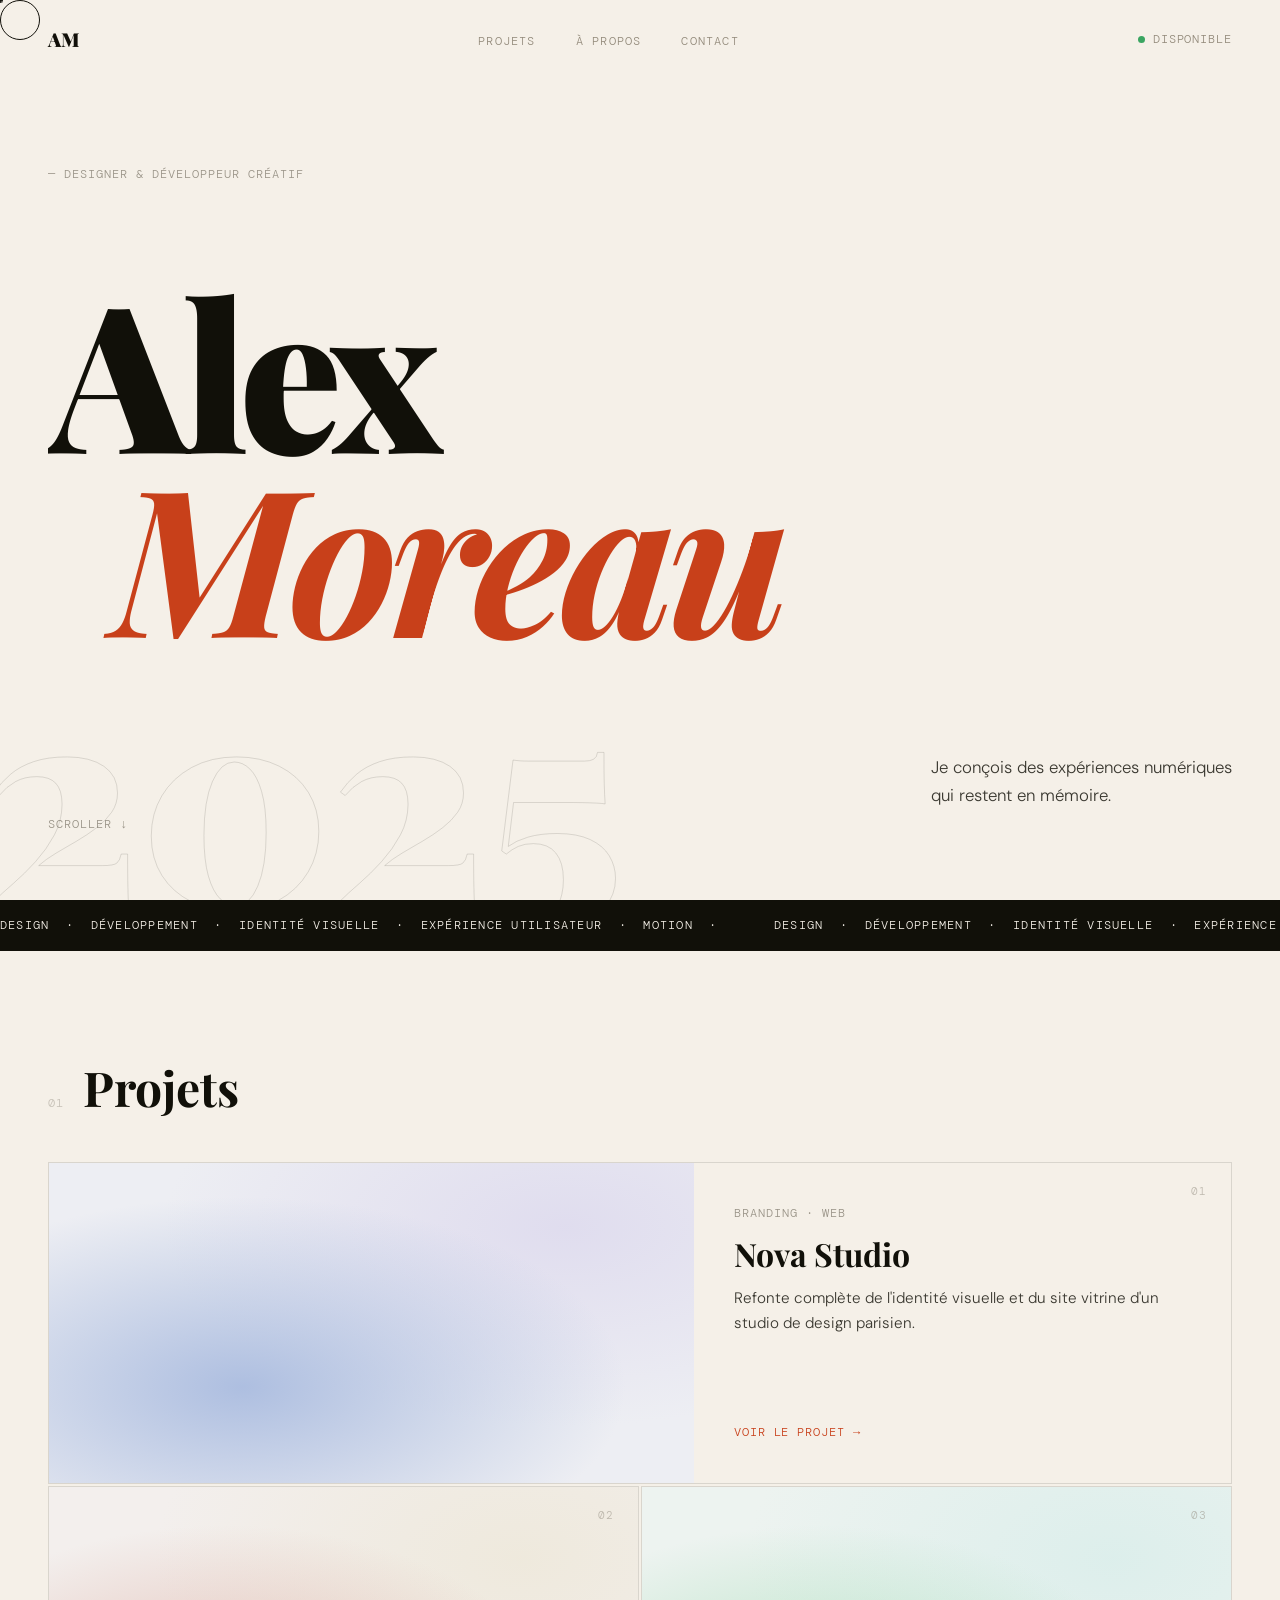
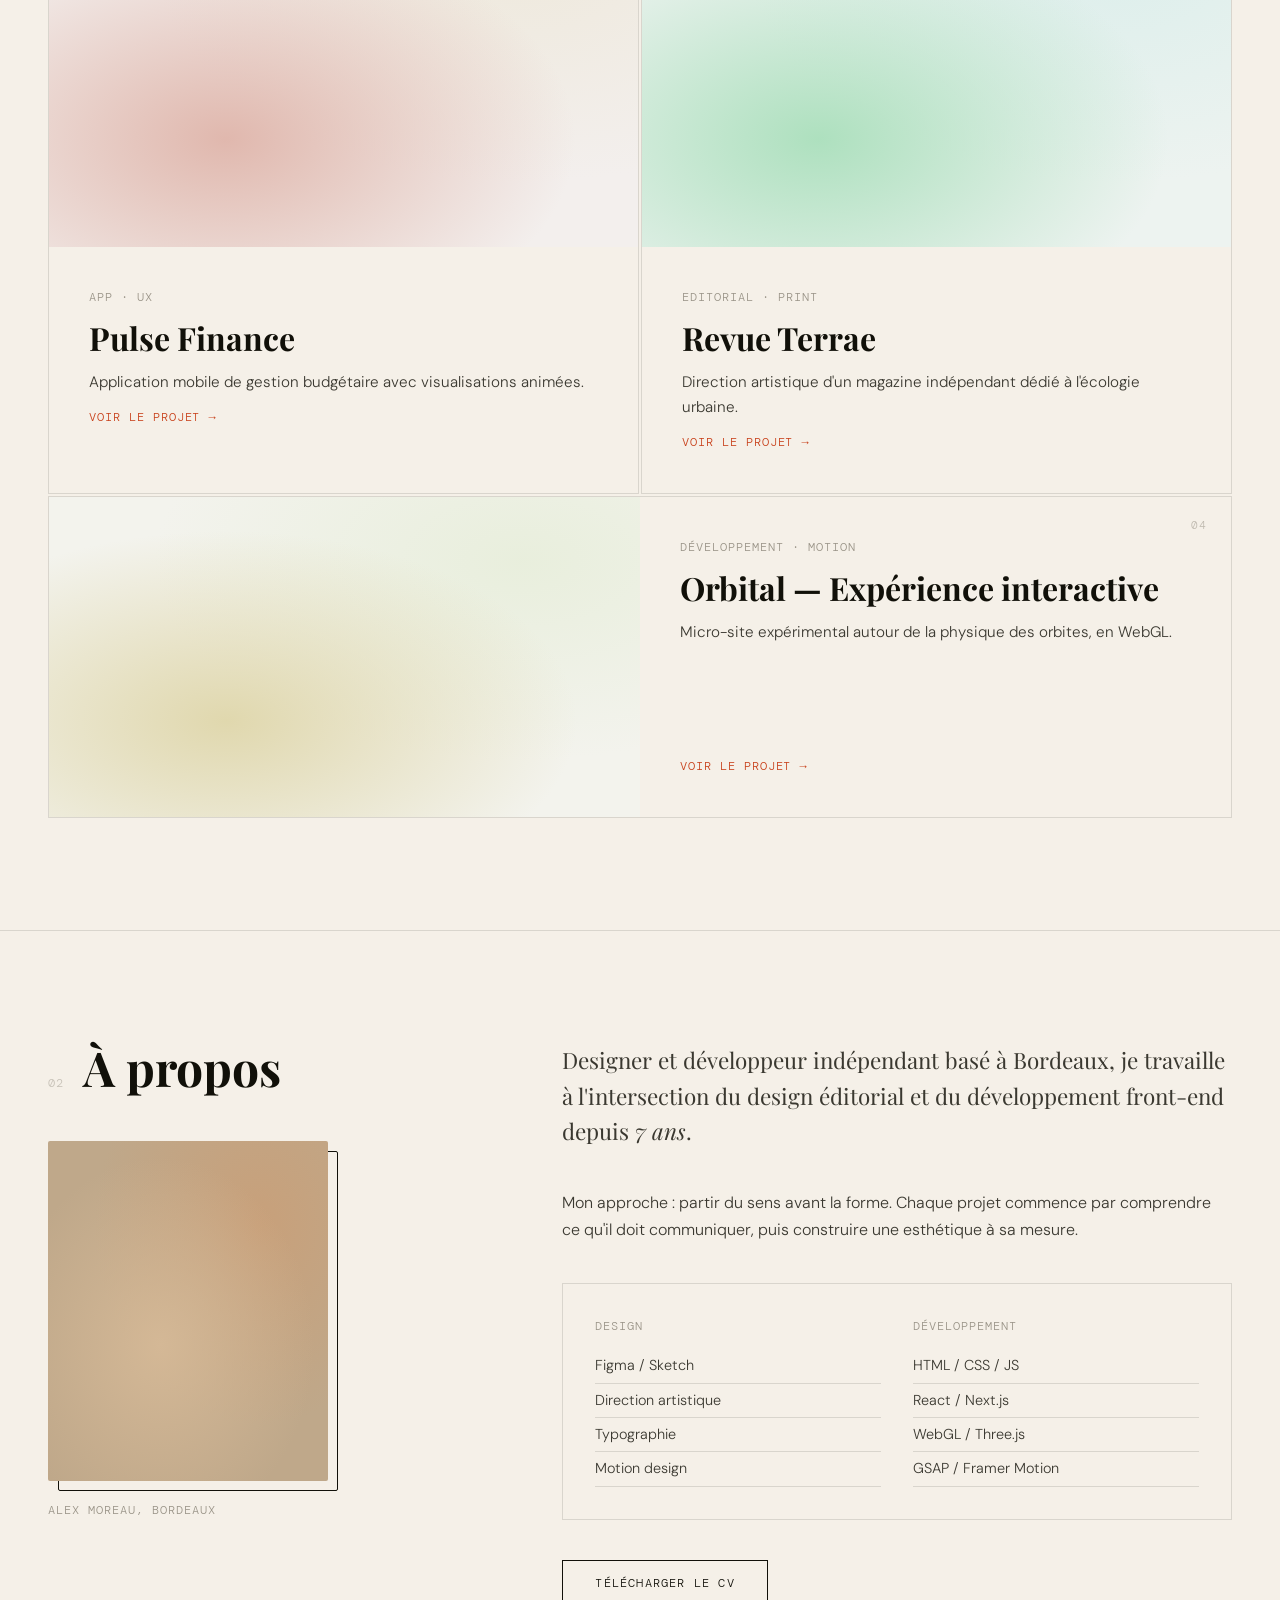
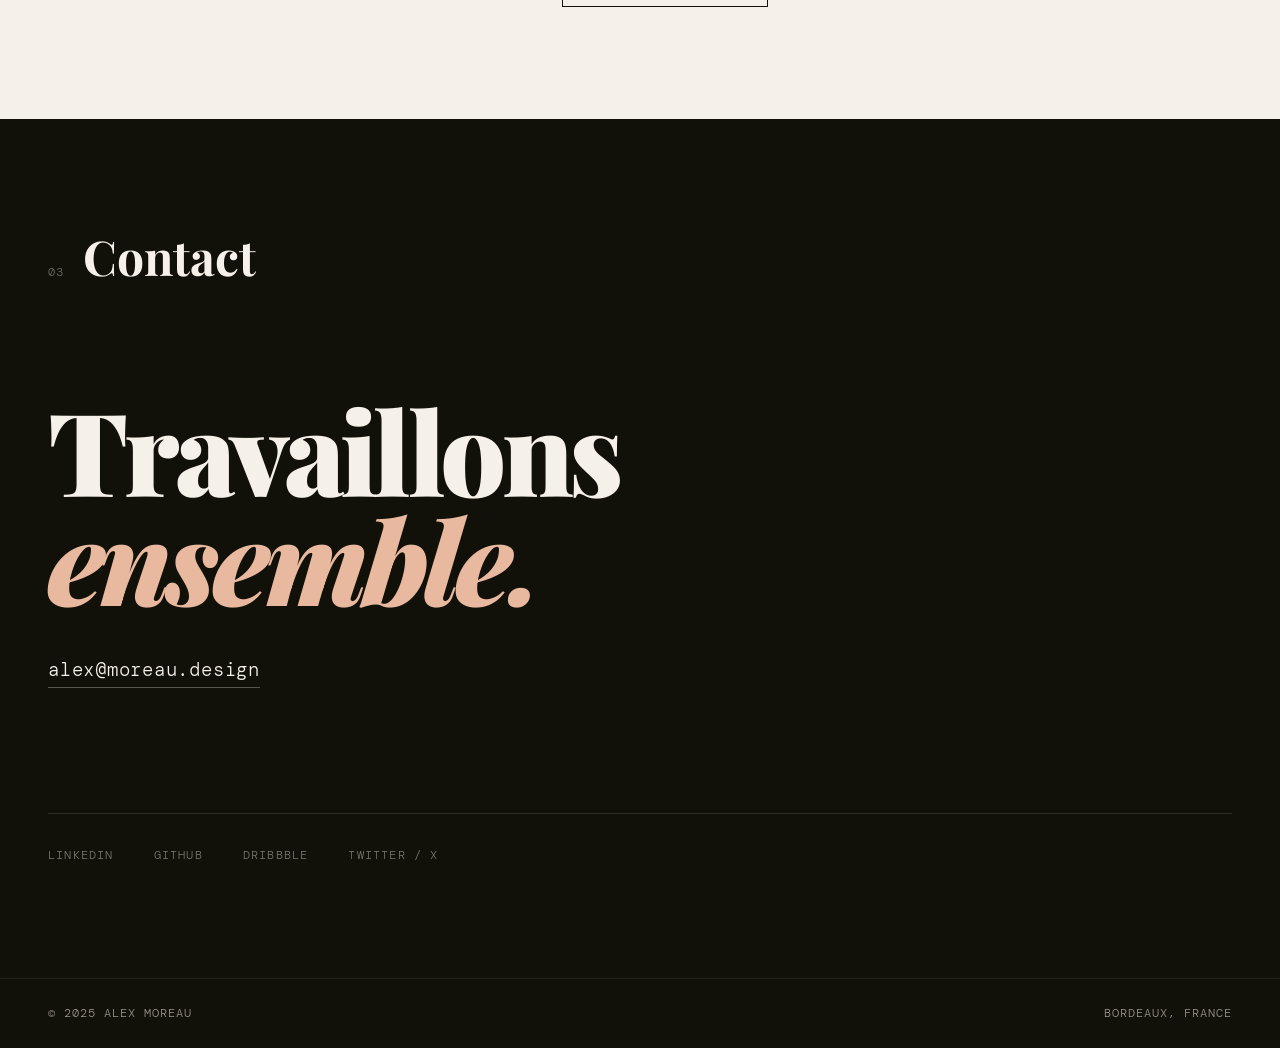
==== portfolio/index.html @ 870a752e "Add files via upload" ====
<!DOCTYPE html>
<html lang="fr">
<head>
  <meta charset="UTF-8" />
  <meta name="viewport" content="width=device-width, initial-scale=1.0" />
  <title>Portfolio — Alex Moreau</title>
  <link rel="stylesheet" href="style.css" />
  <link rel="preconnect" href="https://fonts.googleapis.com" />
  <link rel="preconnect" href="https://fonts.gstatic.com" crossorigin />
  <link href="https://fonts.googleapis.com/css2?family=Playfair+Display:ital,wght@0,400;0,700;0,900;1,400;1,700&family=DM+Mono:wght@300;400&family=DM+Sans:wght@300;400&display=swap" rel="stylesheet" />
</head>
<body>

  <!-- Curseur personnalisé -->
  <div class="cursor" id="cursor"></div>
  <div class="cursor-dot" id="cursorDot"></div>

  <!-- Navigation -->
  <nav class="nav">
    <div class="nav-logo">AM</div>
    <ul class="nav-links">
      <li><a href="#projets">Projets</a></li>
      <li><a href="#apropos">À propos</a></li>
      <li><a href="#contact">Contact</a></li>
    </ul>
    <div class="nav-status">
      <span class="dot-live"></span>
      <span>Disponible</span>
    </div>
  </nav>

  <!-- Hero -->
  <header class="hero">
    <div class="hero-label">
      <span class="mono">&mdash; Designer &amp; Développeur créatif</span>
    </div>

    <h1 class="hero-title">
      <span class="line line-1">Alex</span>
      <span class="line line-2 italic">Moreau</span>
    </h1>

    <div class="hero-sub">
      <p>Je conçois des expériences numériques<br />qui restent en mémoire.</p>
    </div>

    <div class="hero-scroll">
      <span class="mono">Scroller ↓</span>
    </div>

    <div class="hero-deco" aria-hidden="true">
      <span class="big-num">2025</span>
    </div>
  </header>

  <!-- Bande défilante -->
  <div class="ticker-wrap">
    <div class="ticker">
      <span>Design &nbsp;·&nbsp; Développement &nbsp;·&nbsp; Identité visuelle &nbsp;·&nbsp; Expérience utilisateur &nbsp;·&nbsp; Motion &nbsp;·&nbsp;</span>
      <span>Design &nbsp;·&nbsp; Développement &nbsp;·&nbsp; Identité visuelle &nbsp;·&nbsp; Expérience utilisateur &nbsp;·&nbsp; Motion &nbsp;·&nbsp;</span>
    </div>
  </div>

  <!-- Projets -->
  <section class="projets" id="projets">
    <div class="section-header">
      <span class="section-num mono">01</span>
      <h2>Projets</h2>
    </div>

    <div class="projets-grid">

      <article class="card card-large" data-index="01">
        <div class="card-img-wrap">
          <div class="card-img" style="--hue: 220;"></div>
        </div>
        <div class="card-info">
          <div class="card-meta mono">Branding · Web</div>
          <h3>Nova Studio</h3>
          <p>Refonte complète de l'identité visuelle et du site vitrine d'un studio de design parisien.</p>
          <a class="card-link" href="#">Voir le projet →</a>
        </div>
      </article>

      <article class="card" data-index="02">
        <div class="card-img-wrap">
          <div class="card-img" style="--hue: 12;"></div>
        </div>
        <div class="card-info">
          <div class="card-meta mono">App · UX</div>
          <h3>Pulse Finance</h3>
          <p>Application mobile de gestion budgétaire avec visualisations animées.</p>
          <a class="card-link" href="#">Voir le projet →</a>
        </div>
      </article>

      <article class="card" data-index="03">
        <div class="card-img-wrap">
          <div class="card-img" style="--hue: 140;"></div>
        </div>
        <div class="card-info">
          <div class="card-meta mono">Editorial · Print</div>
          <h3>Revue Terrae</h3>
          <p>Direction artistique d'un magazine indépendant dédié à l'écologie urbaine.</p>
          <a class="card-link" href="#">Voir le projet →</a>
        </div>
      </article>

      <article class="card card-wide" data-index="04">
        <div class="card-img-wrap">
          <div class="card-img" style="--hue: 50;"></div>
        </div>
        <div class="card-info">
          <div class="card-meta mono">Développement · Motion</div>
          <h3>Orbital — Expérience interactive</h3>
          <p>Micro-site expérimental autour de la physique des orbites, en WebGL.</p>
          <a class="card-link" href="#">Voir le projet →</a>
        </div>
      </article>

    </div>
  </section>

  <!-- À propos -->
  <section class="apropos" id="apropos">
    <div class="apropos-inner">
      <div class="apropos-left">
        <div class="section-header">
          <span class="section-num mono">02</span>
          <h2>À propos</h2>
        </div>
        <div class="portrait-wrap">
          <div class="portrait"></div>
          <div class="portrait-label mono">Alex Moreau, Bordeaux</div>
        </div>
      </div>

      <div class="apropos-right">
        <p class="apropos-intro">
          Designer et développeur indépendant basé à Bordeaux, je travaille à l'intersection du design éditorial et du développement front-end depuis <em>7 ans</em>.
        </p>
        <p>
          Mon approche : partir du sens avant la forme. Chaque projet commence par comprendre ce qu'il doit communiquer, puis construire une esthétique à sa mesure.
        </p>

        <div class="skills-grid">
          <div class="skill-col">
            <div class="skill-col-title mono">Design</div>
            <ul>
              <li>Figma / Sketch</li>
              <li>Direction artistique</li>
              <li>Typographie</li>
              <li>Motion design</li>
            </ul>
          </div>
          <div class="skill-col">
            <div class="skill-col-title mono">Développement</div>
            <ul>
              <li>HTML / CSS / JS</li>
              <li>React / Next.js</li>
              <li>WebGL / Three.js</li>
              <li>GSAP / Framer Motion</li>
            </ul>
          </div>
        </div>

        <div class="cv-link">
          <a href="#" class="btn-outline">Télécharger le CV</a>
        </div>
      </div>
    </div>
  </section>

  <!-- Contact -->
  <section class="contact" id="contact">
    <div class="contact-inner">
      <div class="section-header">
        <span class="section-num mono">03</span>
        <h2>Contact</h2>
      </div>

      <div class="contact-cta">
        <p class="contact-big">Travaillons<br /><em>ensemble.</em></p>
        <a href="mailto:alex@moreau.design" class="email-link">alex@moreau.design</a>
      </div>

      <div class="contact-socials">
        <a href="#" class="social-link">LinkedIn</a>
        <a href="#" class="social-link">GitHub</a>
        <a href="#" class="social-link">Dribbble</a>
        <a href="#" class="social-link">Twitter / X</a>
      </div>
    </div>
  </section>

  <!-- Footer -->
  <footer class="footer">
    <span class="mono">© 2025 Alex Moreau</span>
    <span class="mono">Bordeaux, France</span>
  </footer>

  <script>
    // Curseur personnalisé
    const cursor = document.getElementById('cursor');
    const dot = document.getElementById('cursorDot');
    let mx = 0, my = 0, cx = 0, cy = 0;

    document.addEventListener('mousemove', e => {
      mx = e.clientX; my = e.clientY;
      dot.style.transform = `translate(${mx}px, ${my}px)`;
    });

    (function raf() {
      cx += (mx - cx) * 0.12;
      cy += (my - cy) * 0.12;
      cursor.style.transform = `translate(${cx}px, ${cy}px)`;
      requestAnimationFrame(raf);
    })();

    document.querySelectorAll('a, button, .card').forEach(el => {
      el.addEventListener('mouseenter', () => cursor.classList.add('hover'));
      el.addEventListener('mouseleave', () => cursor.classList.remove('hover'));
    });

    // Apparition au scroll
    const observer = new IntersectionObserver(entries => {
      entries.forEach(e => {
        if (e.isIntersecting) { e.target.classList.add('visible'); }
      });
    }, { threshold: 0.1 });

    document.querySelectorAll('.card, .apropos-inner, .contact-cta').forEach(el => observer.observe(el));
  </script>
</body>
</html>
---- portfolio/style.css ----
/* =============================================
   VARIABLES & RESET
   ============================================= */
:root {
  --cream: #f5f0e8;
  --ink: #111009;
  --ink-light: #3a3830;
  --accent: #c8401a;
  --accent-light: #e8b89f;
  --muted: #9a9488;
  --border: rgba(17,16,9,0.12);

  --font-display: 'Playfair Display', Georgia, serif;
  --font-mono: 'DM Mono', monospace;
  --font-body: 'DM Sans', sans-serif;

  --ease-out: cubic-bezier(0.16, 1, 0.3, 1);
  --ease-in-out: cubic-bezier(0.65, 0, 0.35, 1);
}

*, *::before, *::after { box-sizing: border-box; margin: 0; padding: 0; }

html { scroll-behavior: smooth; }

body {
  background: var(--cream);
  color: var(--ink);
  font-family: var(--font-body);
  font-weight: 300;
  font-size: 16px;
  line-height: 1.65;
  cursor: none;
  overflow-x: hidden;
}

a { color: inherit; text-decoration: none; }
ul { list-style: none; }
em { font-style: italic; }

/* =============================================
   CURSEUR
   ============================================= */
.cursor, .cursor-dot {
  position: fixed;
  top: 0; left: 0;
  pointer-events: none;
  z-index: 9999;
  will-change: transform;
}

.cursor {
  width: 40px; height: 40px;
  border: 1.5px solid var(--ink);
  border-radius: 50%;
  transform: translate(-50%, -50%);
  transition: width .3s var(--ease-out), height .3s var(--ease-out),
              border-color .3s, background .3s;
  mix-blend-mode: multiply;
}

.cursor.hover {
  width: 70px; height: 70px;
  background: var(--accent);
  border-color: var(--accent);
}

.cursor-dot {
  width: 5px; height: 5px;
  background: var(--ink);
  border-radius: 50%;
  transform: translate(-50%, -50%);
}

/* =============================================
   UTILITAIRES
   ============================================= */
.mono { font-family: var(--font-mono); font-weight: 300; font-size: .78rem; letter-spacing: .08em; text-transform: uppercase; color: var(--muted); }

.section-header {
  display: flex;
  align-items: baseline;
  gap: 1.2rem;
  margin-bottom: 3rem;
}

.section-header h2 {
  font-family: var(--font-display);
  font-size: clamp(2rem, 4vw, 3rem);
  font-weight: 700;
  line-height: 1;
}

.section-num { opacity: .5; }

/* =============================================
   NAVIGATION
   ============================================= */
.nav {
  position: fixed;
  top: 0; left: 0; right: 0;
  z-index: 100;
  display: flex;
  align-items: center;
  justify-content: space-between;
  padding: 1.5rem 3rem;
  background: transparent;
  mix-blend-mode: multiply;
}

.nav-logo {
  font-family: var(--font-display);
  font-weight: 900;
  font-size: 1.2rem;
  letter-spacing: -.02em;
}

.nav-links {
  display: flex;
  gap: 2.5rem;
}

.nav-links a {
  font-family: var(--font-mono);
  font-size: .75rem;
  letter-spacing: .1em;
  text-transform: uppercase;
  color: var(--muted);
  transition: color .2s;
  position: relative;
}

.nav-links a::after {
  content: '';
  position: absolute;
  bottom: -2px; left: 0;
  width: 0; height: 1px;
  background: var(--accent);
  transition: width .3s var(--ease-out);
}

.nav-links a:hover { color: var(--ink); }
.nav-links a:hover::after { width: 100%; }

.nav-status {
  display: flex;
  align-items: center;
  gap: .5rem;
  font-family: var(--font-mono);
  font-size: .72rem;
  letter-spacing: .08em;
  text-transform: uppercase;
  color: var(--muted);
}

.dot-live {
  display: inline-block;
  width: 7px; height: 7px;
  background: #3cb06b;
  border-radius: 50%;
  animation: pulse-dot 2s ease-in-out infinite;
}

@keyframes pulse-dot {
  0%, 100% { opacity: 1; transform: scale(1); }
  50% { opacity: .5; transform: scale(.7); }
}

/* =============================================
   HERO
   ============================================= */
.hero {
  min-height: 100svh;
  display: grid;
  grid-template-rows: auto 1fr auto auto;
  padding: 10rem 3rem 4rem;
  position: relative;
  overflow: hidden;
}

.hero-label {
  grid-row: 1;
  margin-bottom: 2rem;
  animation: fadeUp .9s var(--ease-out) .2s both;
}

.hero-title {
  font-family: var(--font-display);
  font-size: clamp(5rem, 16vw, 14rem);
  font-weight: 900;
  line-height: .9;
  letter-spacing: -.04em;
  grid-row: 2;
  align-self: center;
}

.hero-title .line {
  display: block;
  overflow: hidden;
}

.hero-title .line-1 {
  animation: slideIn .9s var(--ease-out) .3s both;
}

.hero-title .line-2 {
  animation: slideIn .9s var(--ease-out) .45s both;
  padding-left: 5vw;
}

.hero-title .italic {
  font-style: italic;
  font-weight: 700;
  color: var(--accent);
}

.hero-sub {
  grid-row: 3;
  max-width: 380px;
  margin-left: auto;
  padding-top: 3rem;
  font-size: 1.05rem;
  line-height: 1.7;
  color: var(--ink-light);
  animation: fadeUp .9s var(--ease-out) .6s both;
}

.hero-scroll {
  grid-row: 4;
  animation: fadeUp .9s var(--ease-out) .8s both;
}

.hero-deco {
  position: absolute;
  bottom: -2rem;
  left: -1rem;
  pointer-events: none;
  user-select: none;
  font-family: var(--font-display);
  font-size: clamp(8rem, 22vw, 18rem);
  font-weight: 900;
  color: transparent;
  -webkit-text-stroke: 1px var(--border);
  line-height: 1;
  z-index: 0;
  animation: fadeIn 1.2s var(--ease-out) .5s both;
}

@keyframes slideIn {
  from { transform: translateY(110%); }
  to   { transform: translateY(0); }
}
@keyframes fadeUp {
  from { opacity: 0; transform: translateY(24px); }
  to   { opacity: 1; transform: translateY(0); }
}
@keyframes fadeIn {
  from { opacity: 0; }
  to   { opacity: 1; }
}

/* =============================================
   TICKER
   ============================================= */
.ticker-wrap {
  border-top: 1px solid var(--border);
  border-bottom: 1px solid var(--border);
  overflow: hidden;
  background: var(--ink);
  color: var(--cream);
  padding: .9rem 0;
}

.ticker {
  display: flex;
  width: max-content;
  animation: ticker 22s linear infinite;
  font-family: var(--font-mono);
  font-size: .78rem;
  letter-spacing: .1em;
  text-transform: uppercase;
  white-space: nowrap;
}

.ticker span { padding-right: 3rem; }

@keyframes ticker {
  from { transform: translateX(0); }
  to   { transform: translateX(-50%); }
}

/* =============================================
   PROJETS
   ============================================= */
.projets {
  padding: 7rem 3rem;
}

.projets-grid {
  display: grid;
  grid-template-columns: repeat(2, 1fr);
  gap: 2px;
}

.card {
  background: var(--cream);
  border: 1px solid var(--border);
  overflow: hidden;
  opacity: 0;
  transform: translateY(40px);
  transition: opacity .7s var(--ease-out), transform .7s var(--ease-out);
  position: relative;
}

.card.visible {
  opacity: 1;
  transform: translateY(0);
}

.card:nth-child(2) { transition-delay: .1s; }
.card:nth-child(3) { transition-delay: .2s; }
.card:nth-child(4) { transition-delay: .05s; }

.card-large { grid-column: span 2; display: grid; grid-template-columns: 1.2fr 1fr; }
.card-wide  { grid-column: span 2; display: grid; grid-template-columns: 1fr 1fr; }

.card-img-wrap {
  overflow: hidden;
  height: 360px;
}

.card-large .card-img-wrap,
.card-wide  .card-img-wrap { height: 100%; min-height: 320px; }

.card-img {
  width: 100%; height: 100%;
  background:
    radial-gradient(ellipse at 30% 70%, hsl(var(--hue), 45%, 78%) 0%, transparent 60%),
    radial-gradient(ellipse at 80% 20%, hsl(calc(var(--hue) + 30), 35%, 90%) 0%, transparent 55%),
    hsl(calc(var(--hue) + 10), 20%, 94%);
  transition: transform .6s var(--ease-out);
}

.card:hover .card-img { transform: scale(1.04); }

.card-info {
  padding: 2.5rem;
  display: flex;
  flex-direction: column;
  gap: .8rem;
}

.card-info h3 {
  font-family: var(--font-display);
  font-size: clamp(1.4rem, 2.5vw, 2rem);
  font-weight: 700;
  line-height: 1.15;
}

.card-info p { color: var(--ink-light); font-size: .95rem; }

.card-link {
  margin-top: auto;
  font-family: var(--font-mono);
  font-size: .75rem;
  letter-spacing: .08em;
  text-transform: uppercase;
  color: var(--accent);
  display: inline-flex;
  align-items: center;
  gap: .4rem;
  transition: gap .25s;
}

.card-link:hover { gap: .8rem; }

/* Numéro décoratif de carte */
.card::before {
  content: attr(data-index);
  position: absolute;
  top: 1.2rem; right: 1.5rem;
  font-family: var(--font-mono);
  font-size: .7rem;
  color: var(--muted);
  opacity: .6;
  letter-spacing: .08em;
}

/* =============================================
   À PROPOS
   ============================================= */
.apropos {
  padding: 7rem 3rem;
  border-top: 1px solid var(--border);
}

.apropos-inner {
  display: grid;
  grid-template-columns: 1fr 1.6fr;
  gap: 6rem;
  opacity: 0;
  transform: translateY(40px);
  transition: opacity .8s var(--ease-out), transform .8s var(--ease-out);
}

.apropos-inner.visible { opacity: 1; transform: translateY(0); }

.portrait-wrap { margin-top: 3rem; }

.portrait {
  width: 100%;
  max-width: 280px;
  height: 340px;
  background:
    radial-gradient(ellipse at 40% 60%, #d4b896 0%, transparent 65%),
    radial-gradient(ellipse at 75% 25%, #c8a07a 0%, transparent 55%),
    #bfa88a;
  border-radius: 2px;
  position: relative;
}

.portrait::after {
  content: '';
  position: absolute;
  bottom: -10px; right: -10px;
  width: 100%; height: 100%;
  border: 1.5px solid var(--ink);
  border-radius: 2px;
  z-index: -1;
}

.portrait-label {
  margin-top: 1.2rem;
}

.apropos-intro {
  font-family: var(--font-display);
  font-size: clamp(1.1rem, 1.8vw, 1.4rem);
  font-weight: 400;
  line-height: 1.6;
  margin-bottom: 1.4rem;
}

.apropos-right p { color: var(--ink-light); margin-bottom: 2.5rem; }

.skills-grid {
  display: grid;
  grid-template-columns: 1fr 1fr;
  gap: 2rem;
  margin: 2.5rem 0;
  padding: 2rem;
  border: 1px solid var(--border);
}

.skill-col-title { margin-bottom: .8rem; }

.skill-col ul li {
  font-size: .9rem;
  color: var(--ink-light);
  padding: .3rem 0;
  border-bottom: 1px solid var(--border);
}

.btn-outline {
  display: inline-block;
  border: 1.5px solid var(--ink);
  padding: .8rem 2rem;
  font-family: var(--font-mono);
  font-size: .75rem;
  letter-spacing: .1em;
  text-transform: uppercase;
  transition: background .25s, color .25s;
}

.btn-outline:hover {
  background: var(--ink);
  color: var(--cream);
}

/* =============================================
   CONTACT
   ============================================= */
.contact {
  padding: 7rem 3rem;
  border-top: 1px solid var(--border);
  background: var(--ink);
  color: var(--cream);
}

.contact .section-header h2,
.contact .section-num { color: var(--cream); }
.contact .section-num { opacity: .4; }

.contact-inner {
  display: grid;
  grid-template-columns: 1fr 1fr;
  gap: 4rem;
  align-items: end;
}

.contact-cta {
  grid-column: 1 / -1;
  opacity: 0;
  transform: translateY(40px);
  transition: opacity .8s var(--ease-out), transform .8s var(--ease-out);
}

.contact-cta.visible { opacity: 1; transform: translateY(0); }

.contact-big {
  font-family: var(--font-display);
  font-size: clamp(3.5rem, 9vw, 7.5rem);
  font-weight: 900;
  line-height: .95;
  letter-spacing: -.04em;
  margin-bottom: 2.5rem;
}

.contact-big em { color: var(--accent-light); }

.email-link {
  font-family: var(--font-mono);
  font-size: clamp(.9rem, 2vw, 1.2rem);
  letter-spacing: .04em;
  border-bottom: 1px solid rgba(245,240,232,.3);
  padding-bottom: .3rem;
  transition: border-color .25s, color .25s;
  color: var(--cream);
}

.email-link:hover { border-color: var(--accent-light); color: var(--accent-light); }

.contact-socials {
  grid-column: 1 / -1;
  display: flex;
  gap: 2.5rem;
  flex-wrap: wrap;
  margin-top: 4rem;
  padding-top: 2rem;
  border-top: 1px solid rgba(245,240,232,.12);
}

.social-link {
  font-family: var(--font-mono);
  font-size: .75rem;
  letter-spacing: .1em;
  text-transform: uppercase;
  color: rgba(245,240,232,.45);
  transition: color .2s;
}

.social-link:hover { color: var(--cream); }

/* =============================================
   FOOTER
   ============================================= */
.footer {
  background: var(--ink);
  color: rgba(245,240,232,.3);
  display: flex;
  justify-content: space-between;
  padding: 1.5rem 3rem;
  border-top: 1px solid rgba(245,240,232,.08);
  font-size: .72rem;
  letter-spacing: .08em;
}

/* =============================================
   RESPONSIVE
   ============================================= */
@media (max-width: 900px) {
  .nav { padding: 1.2rem 1.5rem; }
  .nav-status { display: none; }

  .hero { padding: 8rem 1.5rem 3rem; }

  .projets { padding: 5rem 1.5rem; }
  .projets-grid { grid-template-columns: 1fr; }
  .card-large, .card-wide { grid-column: span 1; display: block; }
  .card-img-wrap { height: 240px; }

  .apropos { padding: 5rem 1.5rem; }
  .apropos-inner { grid-template-columns: 1fr; gap: 3rem; }

  .contact { padding: 5rem 1.5rem; }
  .contact-inner { grid-template-columns: 1fr; }

  .footer { padding: 1.5rem; }

  .cursor, .cursor-dot { display: none; }
  body { cursor: auto; }
}
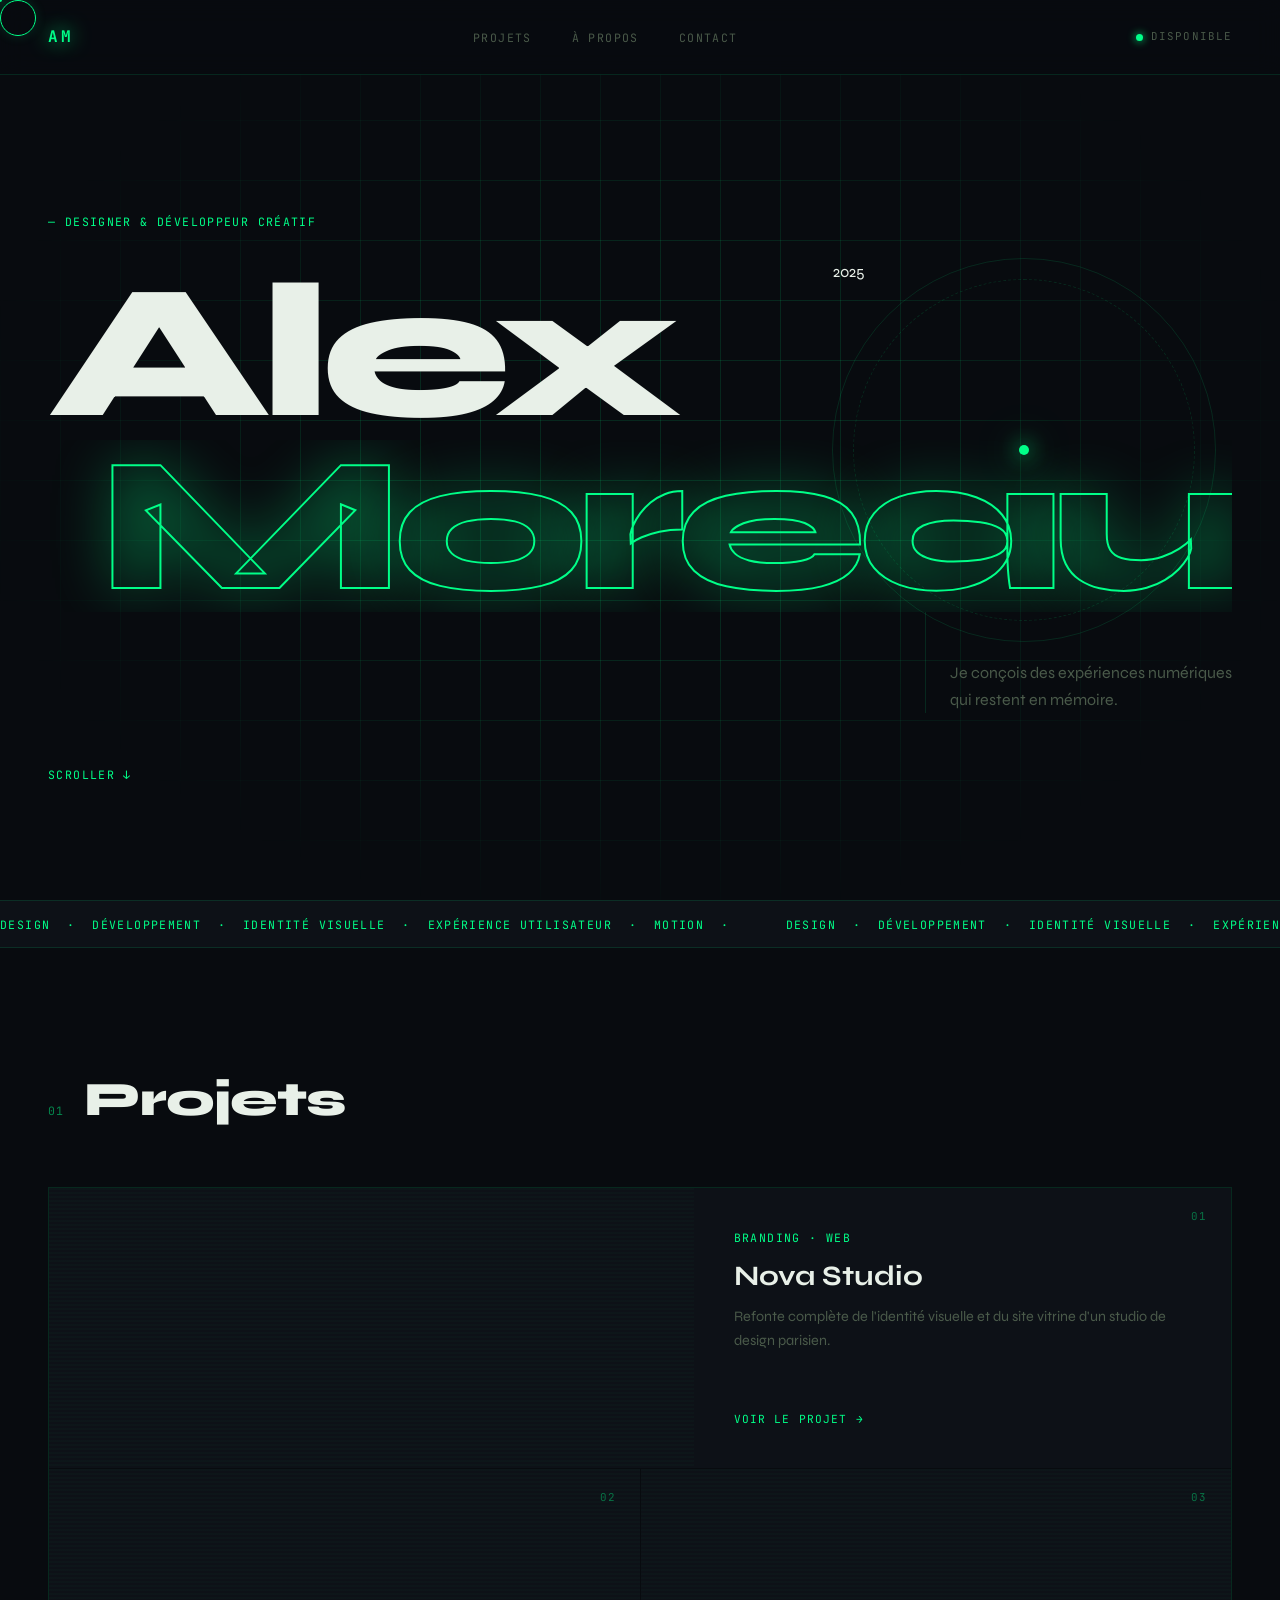
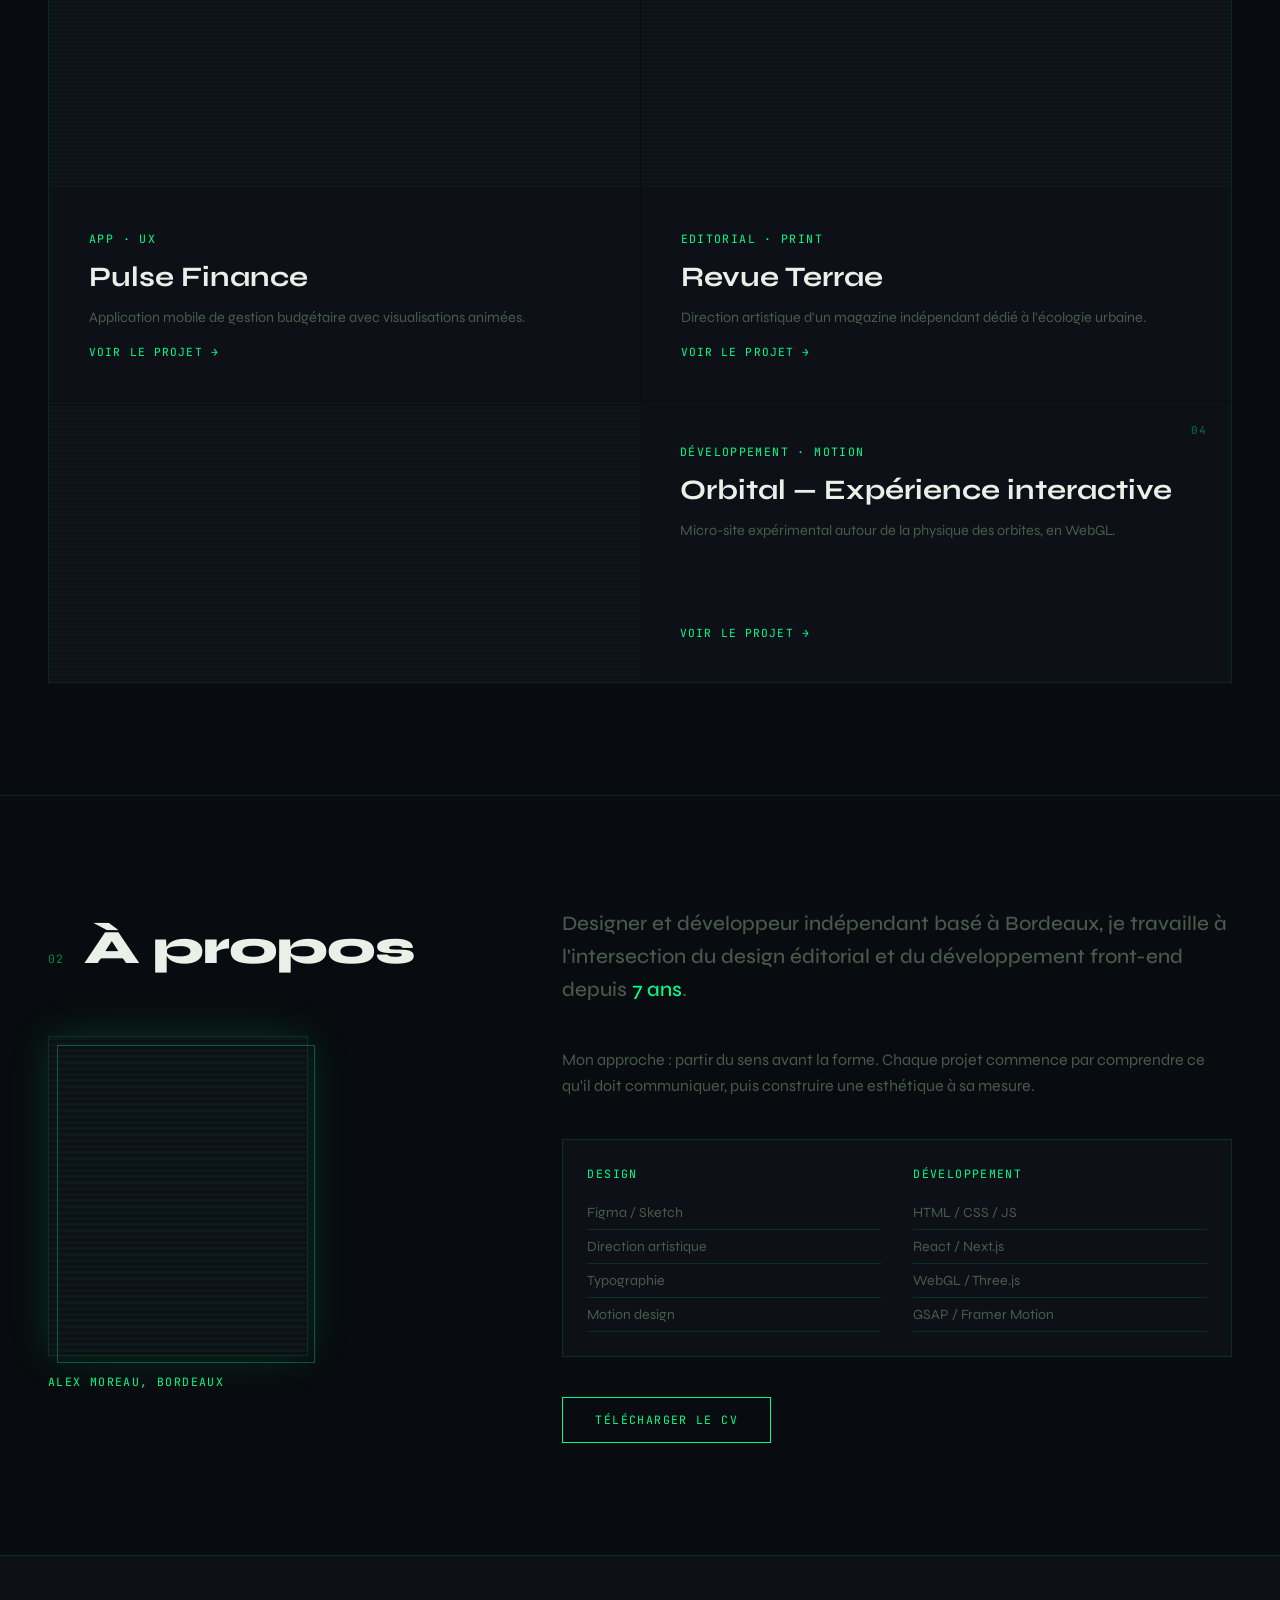
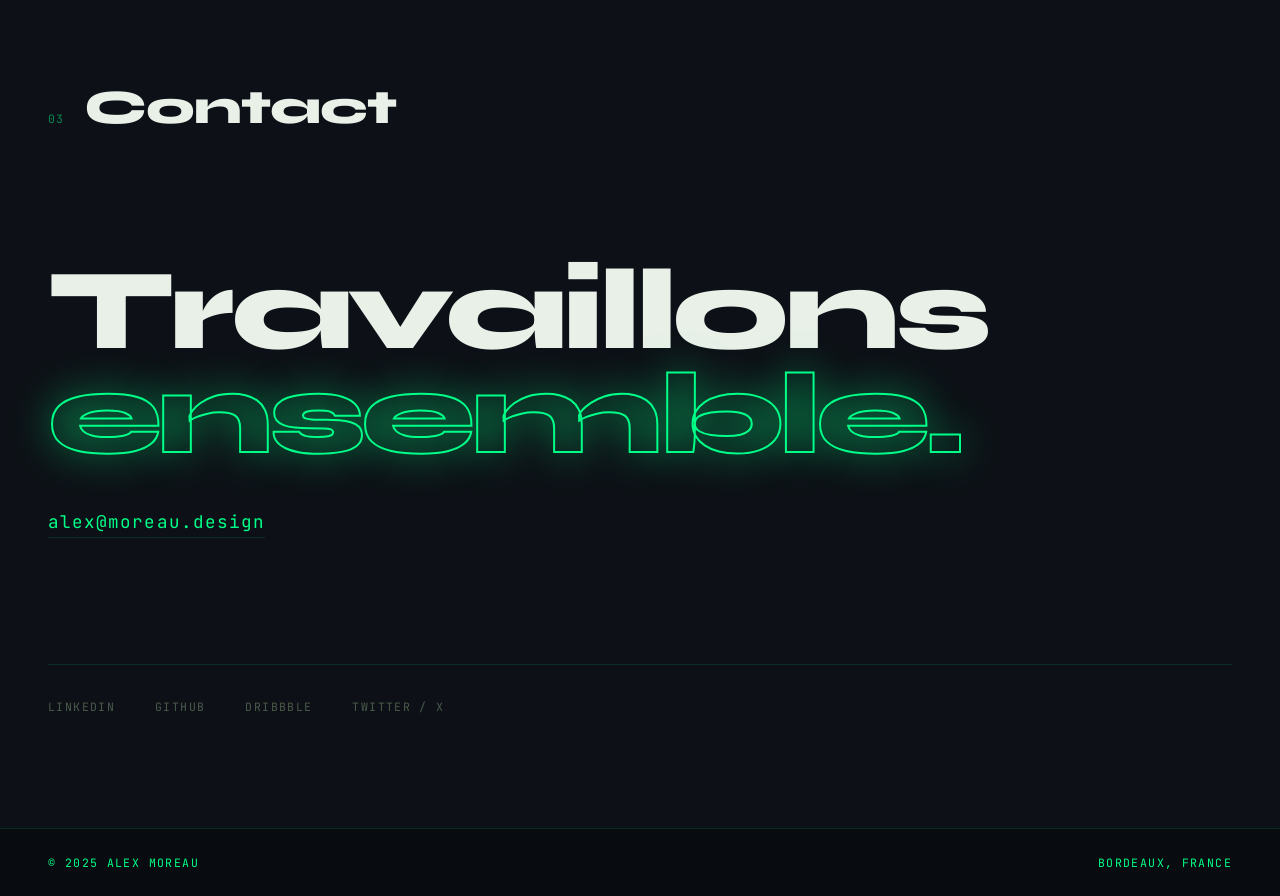
==== commit 52c54f50: "Add files via upload" ====
--- a/portfolio/index.html
+++ b/portfolio/index.html
@@ -7,7 +7,7 @@
   <link rel="stylesheet" href="style.css" />
   <link rel="preconnect" href="https://fonts.googleapis.com" />
   <link rel="preconnect" href="https://fonts.gstatic.com" crossorigin />
-  <link href="https://fonts.googleapis.com/css2?family=Playfair+Display:ital,wght@0,400;0,700;0,900;1,400;1,700&family=DM+Mono:wght@300;400&family=DM+Sans:wght@300;400&display=swap" rel="stylesheet" />
+  <link href="https://fonts.googleapis.com/css2?family=Syne:wght@400;500;700;800&family=JetBrains+Mono:wght@300;400;700&display=swap" rel="stylesheet" />
 </head>
 <body>
 
--- a/portfolio/style.css
+++ b/portfolio/style.css
@@ -2,167 +2,127 @@
    VARIABLES & RESET
    ============================================= */
 :root {
-  --cream: #f5f0e8;
-  --ink: #111009;
-  --ink-light: #3a3830;
-  --accent: #c8401a;
-  --accent-light: #e8b89f;
-  --muted: #9a9488;
-  --border: rgba(17,16,9,0.12);
-
-  --font-display: 'Playfair Display', Georgia, serif;
-  --font-mono: 'DM Mono', monospace;
-  --font-body: 'DM Sans', sans-serif;
+  --bg: #080b0f;
+  --bg2: #0d1117;
+  --green: #00ff88;
+  --green-dim: #00cc6a;
+  --green-glow: rgba(0,255,136,0.15);
+  --white: #e8f0e8;
+  --muted: #4a5a4a;
+  --border: rgba(0,255,136,0.12);
+
+  --font-display: 'Syne', sans-serif;
+  --font-mono: 'JetBrains Mono', monospace;
+  --font-body: 'Syne', sans-serif;
 
   --ease-out: cubic-bezier(0.16, 1, 0.3, 1);
-  --ease-in-out: cubic-bezier(0.65, 0, 0.35, 1);
 }
 
 *, *::before, *::after { box-sizing: border-box; margin: 0; padding: 0; }
-
 html { scroll-behavior: smooth; }
 
 body {
-  background: var(--cream);
-  color: var(--ink);
+  background: var(--bg);
+  color: var(--white);
   font-family: var(--font-body);
-  font-weight: 300;
   font-size: 16px;
   line-height: 1.65;
+  overflow-x: hidden;
   cursor: none;
-  overflow-x: hidden;
 }
 
 a { color: inherit; text-decoration: none; }
 ul { list-style: none; }
-em { font-style: italic; }
+em { font-style: normal; color: var(--green); }
 
 /* =============================================
    CURSEUR
    ============================================= */
 .cursor, .cursor-dot {
-  position: fixed;
-  top: 0; left: 0;
-  pointer-events: none;
-  z-index: 9999;
+  position: fixed; top: 0; left: 0;
+  pointer-events: none; z-index: 9999;
   will-change: transform;
 }
-
 .cursor {
-  width: 40px; height: 40px;
-  border: 1.5px solid var(--ink);
+  width: 36px; height: 36px;
+  border: 1px solid var(--green);
   border-radius: 50%;
-  transform: translate(-50%, -50%);
-  transition: width .3s var(--ease-out), height .3s var(--ease-out),
-              border-color .3s, background .3s;
-  mix-blend-mode: multiply;
-}
-
-.cursor.hover {
-  width: 70px; height: 70px;
-  background: var(--accent);
-  border-color: var(--accent);
-}
-
+  transform: translate(-50%,-50%);
+  transition: width .3s var(--ease-out), height .3s var(--ease-out), background .3s;
+  box-shadow: 0 0 12px var(--green-glow);
+}
+.cursor.hover { width: 64px; height: 64px; background: var(--green-glow); }
 .cursor-dot {
-  width: 5px; height: 5px;
-  background: var(--ink);
+  width: 4px; height: 4px;
+  background: var(--green);
   border-radius: 50%;
-  transform: translate(-50%, -50%);
+  transform: translate(-50%,-50%);
+  box-shadow: 0 0 8px var(--green);
 }
 
 /* =============================================
    UTILITAIRES
    ============================================= */
-.mono { font-family: var(--font-mono); font-weight: 300; font-size: .78rem; letter-spacing: .08em; text-transform: uppercase; color: var(--muted); }
+.mono {
+  font-family: var(--font-mono);
+  font-size: .72rem;
+  letter-spacing: .12em;
+  text-transform: uppercase;
+  color: var(--green);
+}
 
 .section-header {
-  display: flex;
-  align-items: baseline;
-  gap: 1.2rem;
+  display: flex; align-items: baseline; gap: 1.2rem;
   margin-bottom: 3rem;
 }
-
 .section-header h2 {
-  font-family: var(--font-display);
   font-size: clamp(2rem, 4vw, 3rem);
-  font-weight: 700;
-  line-height: 1;
-}
-
+  font-weight: 800;
+  letter-spacing: -.02em;
+}
 .section-num { opacity: .5; }
 
 /* =============================================
    NAVIGATION
    ============================================= */
 .nav {
-  position: fixed;
-  top: 0; left: 0; right: 0;
+  position: fixed; top: 0; left: 0; right: 0;
   z-index: 100;
-  display: flex;
-  align-items: center;
-  justify-content: space-between;
+  display: flex; align-items: center; justify-content: space-between;
   padding: 1.5rem 3rem;
-  background: transparent;
-  mix-blend-mode: multiply;
-}
-
+  border-bottom: 1px solid var(--border);
+  backdrop-filter: blur(12px);
+  background: rgba(8,11,15,0.8);
+}
 .nav-logo {
-  font-family: var(--font-display);
-  font-weight: 900;
-  font-size: 1.2rem;
-  letter-spacing: -.02em;
-}
-
-.nav-links {
-  display: flex;
-  gap: 2.5rem;
-}
-
+  font-family: var(--font-mono);
+  font-weight: 700; font-size: 1rem;
+  color: var(--green);
+  letter-spacing: .2em;
+  text-shadow: 0 0 20px var(--green);
+}
+.nav-links { display: flex; gap: 2.5rem; }
 .nav-links a {
   font-family: var(--font-mono);
-  font-size: .75rem;
-  letter-spacing: .1em;
-  text-transform: uppercase;
+  font-size: .72rem; letter-spacing: .12em; text-transform: uppercase;
   color: var(--muted);
   transition: color .2s;
   position: relative;
 }
-
-.nav-links a::after {
-  content: '';
-  position: absolute;
-  bottom: -2px; left: 0;
-  width: 0; height: 1px;
-  background: var(--accent);
-  transition: width .3s var(--ease-out);
-}
-
-.nav-links a:hover { color: var(--ink); }
-.nav-links a:hover::after { width: 100%; }
-
+.nav-links a:hover { color: var(--green); text-shadow: 0 0 12px var(--green); }
 .nav-status {
-  display: flex;
-  align-items: center;
-  gap: .5rem;
-  font-family: var(--font-mono);
-  font-size: .72rem;
-  letter-spacing: .08em;
-  text-transform: uppercase;
-  color: var(--muted);
-}
-
+  display: flex; align-items: center; gap: .5rem;
+  font-family: var(--font-mono); font-size: .68rem;
+  letter-spacing: .1em; text-transform: uppercase; color: var(--muted);
+}
 .dot-live {
-  display: inline-block;
-  width: 7px; height: 7px;
-  background: #3cb06b;
-  border-radius: 50%;
+  width: 7px; height: 7px; background: var(--green); border-radius: 50%;
+  box-shadow: 0 0 8px var(--green);
   animation: pulse-dot 2s ease-in-out infinite;
 }
-
 @keyframes pulse-dot {
-  0%, 100% { opacity: 1; transform: scale(1); }
-  50% { opacity: .5; transform: scale(.7); }
+  0%,100% { opacity:1; transform:scale(1); }
+  50% { opacity:.4; transform:scale(.6); }
 }
 
 /* =============================================
@@ -170,93 +130,78 @@
    ============================================= */
 .hero {
   min-height: 100svh;
-  display: grid;
-  grid-template-rows: auto 1fr auto auto;
+  display: flex; flex-direction: column; justify-content: center;
   padding: 10rem 3rem 4rem;
-  position: relative;
-  overflow: hidden;
-}
-
-.hero-label {
-  grid-row: 1;
-  margin-bottom: 2rem;
-  animation: fadeUp .9s var(--ease-out) .2s both;
-}
+  position: relative; overflow: hidden;
+}
+
+/* Grille de fond */
+.hero::before {
+  content: '';
+  position: absolute; inset: 0;
+  background-image:
+    linear-gradient(var(--border) 1px, transparent 1px),
+    linear-gradient(90deg, var(--border) 1px, transparent 1px);
+  background-size: 60px 60px;
+  mask-image: radial-gradient(ellipse at center, black 30%, transparent 75%);
+  pointer-events: none;
+}
+
+.hero-label { margin-bottom: 2rem; animation: fadeUp .9s var(--ease-out) .2s both; }
 
 .hero-title {
-  font-family: var(--font-display);
-  font-size: clamp(5rem, 16vw, 14rem);
-  font-weight: 900;
+  font-size: clamp(5rem, 15vw, 13rem);
+  font-weight: 800;
   line-height: .9;
-  letter-spacing: -.04em;
-  grid-row: 2;
-  align-self: center;
-}
-
-.hero-title .line {
-  display: block;
-  overflow: hidden;
-}
-
-.hero-title .line-1 {
-  animation: slideIn .9s var(--ease-out) .3s both;
-}
-
+  letter-spacing: -.05em;
+}
+.hero-title .line { display: block; overflow: hidden; }
+.hero-title .line-1 { animation: slideIn .9s var(--ease-out) .3s both; }
 .hero-title .line-2 {
   animation: slideIn .9s var(--ease-out) .45s both;
-  padding-left: 5vw;
-}
-
-.hero-title .italic {
-  font-style: italic;
-  font-weight: 700;
-  color: var(--accent);
+  padding-left: 4vw;
+  color: transparent;
+  -webkit-text-stroke: 2px var(--green);
+  text-shadow: 0 0 60px rgba(0,255,136,0.3);
 }
 
 .hero-sub {
-  grid-row: 3;
-  max-width: 380px;
-  margin-left: auto;
-  padding-top: 3rem;
-  font-size: 1.05rem;
-  line-height: 1.7;
-  color: var(--ink-light);
+  max-width: 400px; margin-left: auto; padding-top: 3rem;
+  font-size: 1rem; color: var(--muted);
   animation: fadeUp .9s var(--ease-out) .6s both;
-}
-
-.hero-scroll {
-  grid-row: 4;
-  animation: fadeUp .9s var(--ease-out) .8s both;
-}
-
+  border-left: 1px solid var(--border); padding-left: 1.5rem;
+}
+
+.hero-scroll { margin-top: 3rem; animation: fadeUp .9s var(--ease-out) .8s both; }
+
+/* Cercle décoratif */
 .hero-deco {
-  position: absolute;
-  bottom: -2rem;
-  left: -1rem;
+  position: absolute; right: 5vw; top: 50%; transform: translateY(-50%);
+  width: clamp(200px, 30vw, 420px); height: clamp(200px, 30vw, 420px);
+  border: 1px solid var(--border);
+  border-radius: 50%;
   pointer-events: none;
-  user-select: none;
-  font-family: var(--font-display);
-  font-size: clamp(8rem, 22vw, 18rem);
-  font-weight: 900;
-  color: transparent;
-  -webkit-text-stroke: 1px var(--border);
-  line-height: 1;
-  z-index: 0;
-  animation: fadeIn 1.2s var(--ease-out) .5s both;
-}
-
-@keyframes slideIn {
-  from { transform: translateY(110%); }
-  to   { transform: translateY(0); }
-}
-@keyframes fadeUp {
-  from { opacity: 0; transform: translateY(24px); }
-  to   { opacity: 1; transform: translateY(0); }
-}
-@keyframes fadeIn {
-  from { opacity: 0; }
-  to   { opacity: 1; }
-}
+  animation: spin 30s linear infinite;
+}
+.hero-deco::before {
+  content: '';
+  position: absolute; inset: 20px;
+  border: 1px dashed var(--border);
+  border-radius: 50%;
+}
+.hero-deco::after {
+  content: '';
+  position: absolute; top: 50%; left: 50%;
+  transform: translate(-50%, -50%);
+  width: 10px; height: 10px;
+  background: var(--green);
+  border-radius: 50%;
+  box-shadow: 0 0 20px var(--green), 0 0 40px var(--green);
+}
+@keyframes spin { from { transform: translateY(-50%) rotate(0deg); } to { transform: translateY(-50%) rotate(360deg); } }
+
+@keyframes slideIn { from { transform: translateY(110%); } to { transform: translateY(0); } }
+@keyframes fadeUp { from { opacity:0; transform:translateY(24px); } to { opacity:1; transform:translateY(0); } }
 
 /* =============================================
    TICKER
@@ -265,124 +210,100 @@
   border-top: 1px solid var(--border);
   border-bottom: 1px solid var(--border);
   overflow: hidden;
-  background: var(--ink);
-  color: var(--cream);
-  padding: .9rem 0;
-}
-
+  background: var(--bg2);
+  padding: .85rem 0;
+}
 .ticker {
-  display: flex;
-  width: max-content;
+  display: flex; width: max-content;
   animation: ticker 22s linear infinite;
   font-family: var(--font-mono);
-  font-size: .78rem;
-  letter-spacing: .1em;
-  text-transform: uppercase;
-  white-space: nowrap;
-}
-
+  font-size: .72rem; letter-spacing: .12em; text-transform: uppercase;
+  color: var(--green); white-space: nowrap;
+}
 .ticker span { padding-right: 3rem; }
-
-@keyframes ticker {
-  from { transform: translateX(0); }
-  to   { transform: translateX(-50%); }
-}
+@keyframes ticker { from { transform: translateX(0); } to { transform: translateX(-50%); } }
 
 /* =============================================
    PROJETS
    ============================================= */
-.projets {
-  padding: 7rem 3rem;
-}
+.projets { padding: 7rem 3rem; }
 
 .projets-grid {
-  display: grid;
-  grid-template-columns: repeat(2, 1fr);
-  gap: 2px;
+  display: grid; grid-template-columns: repeat(2, 1fr); gap: 1px;
+  border: 1px solid var(--border);
 }
 
 .card {
-  background: var(--cream);
-  border: 1px solid var(--border);
+  background: var(--bg2);
   overflow: hidden;
-  opacity: 0;
-  transform: translateY(40px);
+  opacity: 0; transform: translateY(40px);
   transition: opacity .7s var(--ease-out), transform .7s var(--ease-out);
   position: relative;
 }
-
-.card.visible {
-  opacity: 1;
-  transform: translateY(0);
-}
-
+.card.visible { opacity:1; transform:translateY(0); }
 .card:nth-child(2) { transition-delay: .1s; }
 .card:nth-child(3) { transition-delay: .2s; }
 .card:nth-child(4) { transition-delay: .05s; }
 
+.card::after {
+  content: '';
+  position: absolute; inset: 0;
+  background: var(--green-glow);
+  opacity: 0;
+  transition: opacity .3s;
+  pointer-events: none;
+}
+.card:hover::after { opacity: 1; }
+
 .card-large { grid-column: span 2; display: grid; grid-template-columns: 1.2fr 1fr; }
 .card-wide  { grid-column: span 2; display: grid; grid-template-columns: 1fr 1fr; }
 
-.card-img-wrap {
-  overflow: hidden;
-  height: 360px;
-}
-
-.card-large .card-img-wrap,
-.card-wide  .card-img-wrap { height: 100%; min-height: 320px; }
+.card-img-wrap { overflow: hidden; height: 320px; }
+.card-large .card-img-wrap, .card-wide .card-img-wrap { height: 100%; min-height: 280px; }
 
 .card-img {
   width: 100%; height: 100%;
   background:
-    radial-gradient(ellipse at 30% 70%, hsl(var(--hue), 45%, 78%) 0%, transparent 60%),
-    radial-gradient(ellipse at 80% 20%, hsl(calc(var(--hue) + 30), 35%, 90%) 0%, transparent 55%),
-    hsl(calc(var(--hue) + 10), 20%, 94%);
+    radial-gradient(ellipse at 30% 70%, hsla(var(--hue),60%,40%,0.4) 0%, transparent 60%),
+    radial-gradient(ellipse at 75% 25%, hsla(calc(var(--hue)+40),50%,30%,0.3) 0%, transparent 55%),
+    var(--bg2);
   transition: transform .6s var(--ease-out);
-}
-
+  position: relative;
+}
+.card-img::before {
+  content: '';
+  position: absolute; inset: 0;
+  background: repeating-linear-gradient(
+    0deg, transparent, transparent 2px,
+    rgba(0,255,136,0.02) 2px, rgba(0,255,136,0.02) 4px
+  );
+}
 .card:hover .card-img { transform: scale(1.04); }
 
-.card-info {
-  padding: 2.5rem;
-  display: flex;
-  flex-direction: column;
-  gap: .8rem;
-}
+.card-info { padding: 2.5rem; display: flex; flex-direction: column; gap: .8rem; }
 
 .card-info h3 {
-  font-family: var(--font-display);
-  font-size: clamp(1.4rem, 2.5vw, 2rem);
-  font-weight: 700;
-  line-height: 1.15;
-}
-
-.card-info p { color: var(--ink-light); font-size: .95rem; }
+  font-size: clamp(1.3rem, 2.2vw, 1.8rem);
+  font-weight: 700; line-height: 1.15;
+}
+
+.card-info p { color: var(--muted); font-size: .9rem; }
 
 .card-link {
   margin-top: auto;
-  font-family: var(--font-mono);
-  font-size: .75rem;
-  letter-spacing: .08em;
-  text-transform: uppercase;
-  color: var(--accent);
-  display: inline-flex;
-  align-items: center;
-  gap: .4rem;
-  transition: gap .25s;
-}
-
-.card-link:hover { gap: .8rem; }
-
-/* Numéro décoratif de carte */
+  font-family: var(--font-mono); font-size: .7rem;
+  letter-spacing: .1em; text-transform: uppercase;
+  color: var(--green);
+  display: inline-flex; align-items: center; gap: .4rem;
+  transition: gap .25s, text-shadow .25s;
+}
+.card-link:hover { gap: .8rem; text-shadow: 0 0 12px var(--green); }
+
 .card::before {
   content: attr(data-index);
-  position: absolute;
-  top: 1.2rem; right: 1.5rem;
-  font-family: var(--font-mono);
-  font-size: .7rem;
-  color: var(--muted);
-  opacity: .6;
-  letter-spacing: .08em;
+  position: absolute; top: 1.2rem; right: 1.5rem;
+  font-family: var(--font-mono); font-size: .68rem;
+  color: var(--green); opacity: .4; letter-spacing: .08em;
 }
 
 /* =============================================
@@ -392,88 +313,69 @@
   padding: 7rem 3rem;
   border-top: 1px solid var(--border);
 }
-
 .apropos-inner {
-  display: grid;
-  grid-template-columns: 1fr 1.6fr;
-  gap: 6rem;
-  opacity: 0;
-  transform: translateY(40px);
+  display: grid; grid-template-columns: 1fr 1.6fr; gap: 6rem;
+  opacity: 0; transform: translateY(40px);
   transition: opacity .8s var(--ease-out), transform .8s var(--ease-out);
 }
-
-.apropos-inner.visible { opacity: 1; transform: translateY(0); }
+.apropos-inner.visible { opacity:1; transform:translateY(0); }
 
 .portrait-wrap { margin-top: 3rem; }
-
 .portrait {
-  width: 100%;
-  max-width: 280px;
-  height: 340px;
-  background:
-    radial-gradient(ellipse at 40% 60%, #d4b896 0%, transparent 65%),
-    radial-gradient(ellipse at 75% 25%, #c8a07a 0%, transparent 55%),
-    #bfa88a;
-  border-radius: 2px;
+  width: 100%; max-width: 260px; height: 320px;
+  background: var(--bg2);
+  border: 1px solid var(--border);
   position: relative;
-}
-
+  box-shadow: 0 0 40px var(--green-glow);
+}
+.portrait::before {
+  content: '';
+  position: absolute; inset: 0;
+  background: repeating-linear-gradient(
+    0deg, transparent, transparent 3px,
+    rgba(0,255,136,0.03) 3px, rgba(0,255,136,0.03) 6px
+  );
+}
 .portrait::after {
   content: '';
-  position: absolute;
-  bottom: -10px; right: -10px;
+  position: absolute; bottom: -8px; right: -8px;
   width: 100%; height: 100%;
-  border: 1.5px solid var(--ink);
-  border-radius: 2px;
-  z-index: -1;
-}
-
-.portrait-label {
-  margin-top: 1.2rem;
-}
+  border: 1px solid var(--green);
+  opacity: .3;
+}
+.portrait-label { margin-top: 1rem; }
 
 .apropos-intro {
-  font-family: var(--font-display);
-  font-size: clamp(1.1rem, 1.8vw, 1.4rem);
-  font-weight: 400;
-  line-height: 1.6;
+  font-size: clamp(1rem, 1.6vw, 1.3rem);
+  font-weight: 500; line-height: 1.6;
   margin-bottom: 1.4rem;
 }
-
-.apropos-right p { color: var(--ink-light); margin-bottom: 2.5rem; }
+.apropos-right p { color: var(--muted); margin-bottom: 2.5rem; }
 
 .skills-grid {
-  display: grid;
-  grid-template-columns: 1fr 1fr;
-  gap: 2rem;
-  margin: 2.5rem 0;
-  padding: 2rem;
+  display: grid; grid-template-columns: 1fr 1fr; gap: 2rem;
+  margin: 2.5rem 0; padding: 1.5rem;
   border: 1px solid var(--border);
-}
-
+  background: var(--bg2);
+}
 .skill-col-title { margin-bottom: .8rem; }
-
 .skill-col ul li {
-  font-size: .9rem;
-  color: var(--ink-light);
-  padding: .3rem 0;
-  border-bottom: 1px solid var(--border);
+  font-size: .88rem; color: var(--muted);
+  padding: .3rem 0; border-bottom: 1px solid var(--border);
 }
 
 .btn-outline {
   display: inline-block;
-  border: 1.5px solid var(--ink);
+  border: 1px solid var(--green);
   padding: .8rem 2rem;
-  font-family: var(--font-mono);
-  font-size: .75rem;
-  letter-spacing: .1em;
-  text-transform: uppercase;
-  transition: background .25s, color .25s;
-}
-
+  font-family: var(--font-mono); font-size: .72rem;
+  letter-spacing: .12em; text-transform: uppercase;
+  color: var(--green);
+  transition: background .25s, box-shadow .25s;
+}
 .btn-outline:hover {
-  background: var(--ink);
-  color: var(--cream);
+  background: var(--green-glow);
+  box-shadow: 0 0 20px var(--green-glow);
 }
 
 /* =============================================
@@ -482,86 +384,62 @@
 .contact {
   padding: 7rem 3rem;
   border-top: 1px solid var(--border);
-  background: var(--ink);
-  color: var(--cream);
-}
-
-.contact .section-header h2,
-.contact .section-num { color: var(--cream); }
-.contact .section-num { opacity: .4; }
+  background: var(--bg2);
+}
 
 .contact-inner {
-  display: grid;
-  grid-template-columns: 1fr 1fr;
-  gap: 4rem;
-  align-items: end;
+  display: grid; grid-template-columns: 1fr 1fr; gap: 4rem; align-items: end;
 }
 
 .contact-cta {
   grid-column: 1 / -1;
-  opacity: 0;
-  transform: translateY(40px);
+  opacity: 0; transform: translateY(40px);
   transition: opacity .8s var(--ease-out), transform .8s var(--ease-out);
 }
-
-.contact-cta.visible { opacity: 1; transform: translateY(0); }
+.contact-cta.visible { opacity:1; transform:translateY(0); }
 
 .contact-big {
-  font-family: var(--font-display);
   font-size: clamp(3.5rem, 9vw, 7.5rem);
-  font-weight: 900;
-  line-height: .95;
-  letter-spacing: -.04em;
-  margin-bottom: 2.5rem;
-}
-
-.contact-big em { color: var(--accent-light); }
+  font-weight: 800; line-height: .9;
+  letter-spacing: -.04em; margin-bottom: 2.5rem;
+}
+.contact-big em {
+  color: transparent;
+  -webkit-text-stroke: 2px var(--green);
+  text-shadow: 0 0 40px rgba(0,255,136,0.4);
+}
 
 .email-link {
-  font-family: var(--font-mono);
-  font-size: clamp(.9rem, 2vw, 1.2rem);
-  letter-spacing: .04em;
-  border-bottom: 1px solid rgba(245,240,232,.3);
-  padding-bottom: .3rem;
-  transition: border-color .25s, color .25s;
-  color: var(--cream);
-}
-
-.email-link:hover { border-color: var(--accent-light); color: var(--accent-light); }
+  font-family: var(--font-mono); font-size: clamp(.85rem, 1.5vw, 1.1rem);
+  letter-spacing: .06em; color: var(--green);
+  border-bottom: 1px solid var(--border); padding-bottom: .3rem;
+  transition: text-shadow .25s, border-color .25s;
+}
+.email-link:hover { text-shadow: 0 0 20px var(--green); border-color: var(--green); }
 
 .contact-socials {
   grid-column: 1 / -1;
-  display: flex;
-  gap: 2.5rem;
-  flex-wrap: wrap;
-  margin-top: 4rem;
-  padding-top: 2rem;
-  border-top: 1px solid rgba(245,240,232,.12);
-}
-
+  display: flex; gap: 2.5rem; flex-wrap: wrap;
+  margin-top: 4rem; padding-top: 2rem;
+  border-top: 1px solid var(--border);
+}
 .social-link {
+  font-family: var(--font-mono); font-size: .72rem;
+  letter-spacing: .12em; text-transform: uppercase;
+  color: var(--muted); transition: color .2s, text-shadow .2s;
+}
+.social-link:hover { color: var(--green); text-shadow: 0 0 12px var(--green); }
+
+/* =============================================
+   FOOTER
+   ============================================= */
+.footer {
+  background: var(--bg);
+  display: flex; justify-content: space-between;
+  padding: 1.5rem 3rem;
+  border-top: 1px solid var(--border);
+  font-size: .68rem; letter-spacing: .1em; color: var(--muted);
   font-family: var(--font-mono);
-  font-size: .75rem;
-  letter-spacing: .1em;
-  text-transform: uppercase;
-  color: rgba(245,240,232,.45);
-  transition: color .2s;
-}
-
-.social-link:hover { color: var(--cream); }
-
-/* =============================================
-   FOOTER
-   ============================================= */
-.footer {
-  background: var(--ink);
-  color: rgba(245,240,232,.3);
-  display: flex;
-  justify-content: space-between;
-  padding: 1.5rem 3rem;
-  border-top: 1px solid rgba(245,240,232,.08);
-  font-size: .72rem;
-  letter-spacing: .08em;
 }
 
 /* =============================================
@@ -570,22 +448,15 @@
 @media (max-width: 900px) {
   .nav { padding: 1.2rem 1.5rem; }
   .nav-status { display: none; }
-
   .hero { padding: 8rem 1.5rem 3rem; }
-
-  .projets { padding: 5rem 1.5rem; }
+  .hero-deco { display: none; }
+  .projets, .apropos, .contact { padding: 5rem 1.5rem; }
   .projets-grid { grid-template-columns: 1fr; }
   .card-large, .card-wide { grid-column: span 1; display: block; }
-  .card-img-wrap { height: 240px; }
-
-  .apropos { padding: 5rem 1.5rem; }
+  .card-img-wrap { height: 220px; }
   .apropos-inner { grid-template-columns: 1fr; gap: 3rem; }
-
-  .contact { padding: 5rem 1.5rem; }
   .contact-inner { grid-template-columns: 1fr; }
-
   .footer { padding: 1.5rem; }
-
   .cursor, .cursor-dot { display: none; }
   body { cursor: auto; }
 }
